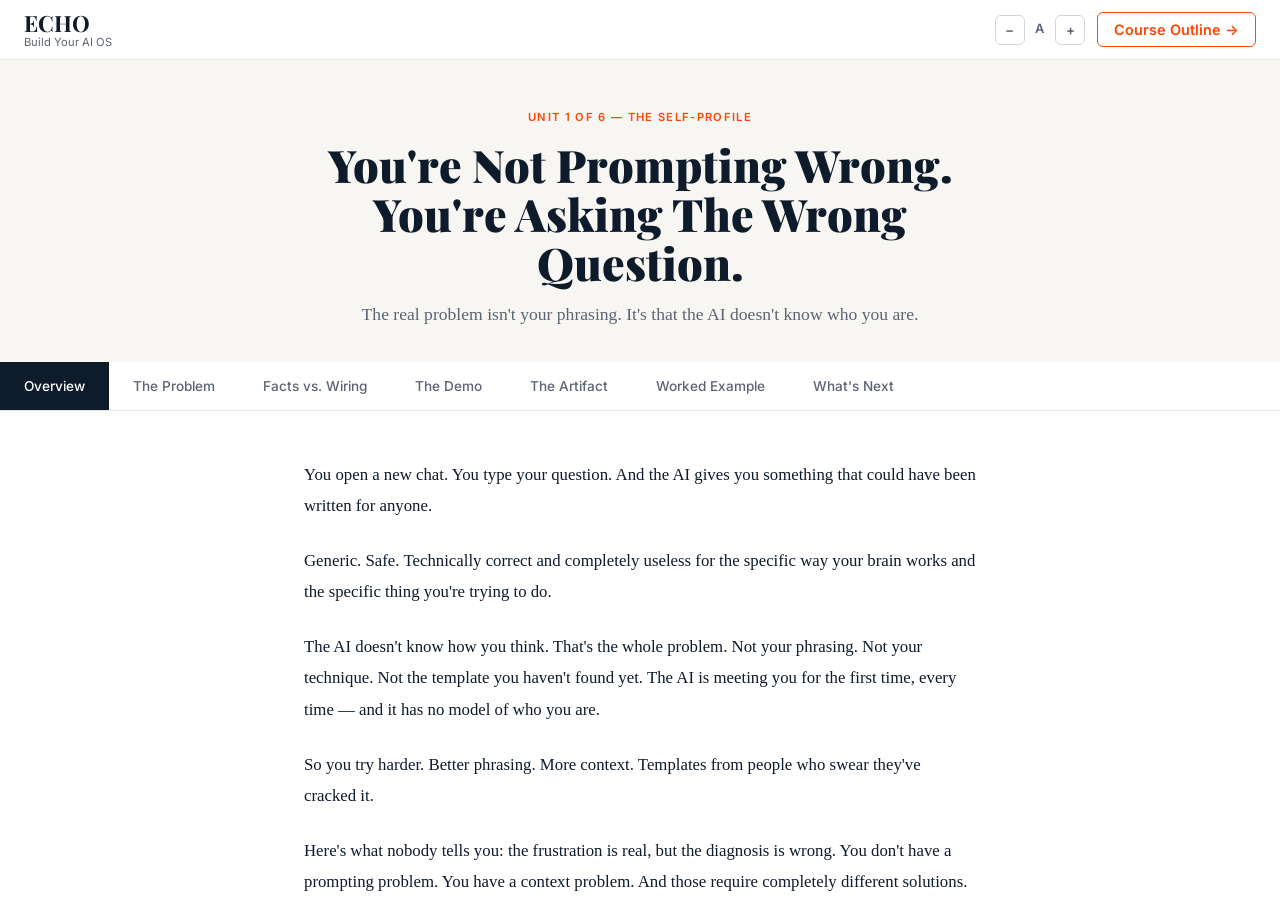
==== index.html @ bfd8f763 "Add files via upload" ====
<!DOCTYPE html>
<html lang="en">
<head>
  <meta charset="UTF-8">
  <meta name="viewport" content="width=device-width, initial-scale=1.0">
  <title>Build Your AI OS — ECHO</title>
  <link rel="preconnect" href="https://fonts.googleapis.com">
  <link rel="preconnect" href="https://fonts.gstatic.com" crossorigin>
  <link href="https://fonts.googleapis.com/css2?family=Playfair+Display:wght@700;900&family=Inter:wght@400;500;600&display=swap" rel="stylesheet">
  <link rel="stylesheet" href="course.css">
  <style>
    html, body { margin: 0; padding: 0; overflow: hidden; height: 100%; }
    #courseFrame { display: block; width: 100%; height: calc(100vh - 60px); border: none; margin-top: 60px; }
  </style>
</head>
<body>

  <!-- ===== HEADER ===== -->
  <header class="header">
    <div class="header-left">
      <span class="wordmark">ECHO</span>
      <span class="wordmark-sub">Build Your AI OS</span>
    </div>
    <div class="header-right">
      <div class="font-controls">
        <button class="font-btn" id="fontMinus">&minus;</button>
        <span class="font-display">A</span>
        <button class="font-btn" id="fontPlus">+</button>
      </div>
      <button class="ghost-btn" id="outlineBtn">Course Outline &rarr;</button>
    </div>
  </header>

  <!-- ===== IFRAME ===== -->
  <iframe id="courseFrame" src="unit-1.html"></iframe>

  <!-- ===== DRAWER ===== -->
  <div class="drawer-backdrop" id="drawerBackdrop"></div>
  <aside class="drawer" id="drawer">
    <div class="drawer-header">
      <div class="drawer-header-text">
        <div class="drawer-eyebrow">COURSE OUTLINE</div>
        <div class="drawer-title">Build Your AI OS</div>
        <div class="drawer-subtitle">7 units. One installable artifact each.</div>
      </div>
      <button class="drawer-close" id="drawerClose">&times;</button>
    </div>
    <div class="drawer-cards">
      <div class="drawer-card" data-unit="1" data-src="unit-1.html">
        <div class="drawer-card-eyebrow">UNIT 1 &mdash; THE SELF-PROFILE</div>
        <div class="drawer-card-title">You're Not Prompting Wrong. You're Asking The Wrong Question.</div>
      </div>
      <div class="drawer-card" data-unit="2" data-src="unit-2.html">
        <div class="drawer-card-eyebrow">UNIT 2 &mdash; THE OPERATOR PROFILE</div>
        <div class="drawer-card-title">Memory Is Not The Same As Knowing You.</div>
      </div>
      <div class="drawer-card" data-unit="3" data-src="unit-3.html">
        <div class="drawer-card-eyebrow">UNIT 3 &mdash; THE BEHAVIORAL CONTRACT</div>
        <div class="drawer-card-title">Give It Permission To Disagree With You.</div>
        <div class="drawer-card-badge">Coming Soon</div>
      </div>
      <div class="drawer-card" data-unit="4" data-src="unit-4.html">
        <div class="drawer-card-eyebrow">UNIT 4 &mdash; THE GEAR SYSTEM</div>
        <div class="drawer-card-title">One Mode Is Wrong Architecture.</div>
        <div class="drawer-card-badge">Coming Soon</div>
      </div>
      <div class="drawer-card" data-unit="5" data-src="unit-5.html">
        <div class="drawer-card-eyebrow">UNIT 5 &mdash; THE SESSION PROTOCOL</div>
        <div class="drawer-card-title">The Session Is The Product.</div>
        <div class="drawer-card-badge">Coming Soon</div>
      </div>
      <div class="drawer-card" data-unit="6" data-src="unit-6.html">
        <div class="drawer-card-eyebrow">UNIT 6 &mdash; PORTABILITY</div>
        <div class="drawer-card-title">This Travels With You.</div>
        <div class="drawer-card-badge">Coming Soon</div>
      </div>
      <div class="drawer-card" data-unit="7" data-src="unit-7.html">
        <div class="drawer-card-eyebrow">UNIT 7 &mdash; BONUS</div>
        <div class="drawer-card-title">Bonus Unit</div>
        <div class="drawer-card-badge">Coming Soon</div>
      </div>
    </div>
  </aside>

  <script>
    const courseFrame = document.getElementById('courseFrame');
    const outlineBtn = document.getElementById('outlineBtn');
    const drawer = document.getElementById('drawer');
    const drawerBackdrop = document.getElementById('drawerBackdrop');
    const drawerClose = document.getElementById('drawerClose');
    const drawerCards = document.querySelectorAll('.drawer-card');

    /* Drawer open/close */
    function openDrawer() { drawer.classList.add('open'); drawerBackdrop.classList.add('open'); }
    function closeDrawer() { drawer.classList.remove('open'); drawerBackdrop.classList.remove('open'); }
    outlineBtn.addEventListener('click', openDrawer);
    drawerBackdrop.addEventListener('click', closeDrawer);
    drawerClose.addEventListener('click', closeDrawer);

    /* Navigate iframe on drawer card click */
    drawerCards.forEach(card => {
      card.addEventListener('click', () => {
        const src = card.dataset.src;
        if (src) {
          courseFrame.src = src;
          closeDrawer();
        }
      });
    });

    /* Set active drawer unit */
    function setActiveDrawerUnit(n) {
      drawerCards.forEach(card => {
        card.classList.toggle('current', parseInt(card.dataset.unit) === n);
      });
    }

    /* Listen for messages from iframe */
    window.addEventListener('message', (e) => {
      if (e.data && e.data.type === 'unitReady') {
        setActiveDrawerUnit(e.data.unit);
      }
      if (e.data && e.data.type === 'navigate') {
        courseFrame.src = e.data.target;
      }
    });

    /* Font size controls */
    document.getElementById('fontMinus').addEventListener('click', () => {
      courseFrame.contentWindow.postMessage({ type: 'fontSize', delta: -1 }, '*');
    });
    document.getElementById('fontPlus').addEventListener('click', () => {
      courseFrame.contentWindow.postMessage({ type: 'fontSize', delta: 1 }, '*');
    });
  </script>
</body>
</html>
---- course.css ----
/* ===== RESET ===== */
*, *::before, *::after { box-sizing: border-box; margin: 0; padding: 0; }

/* ===== CSS VARIABLES — LIGHT MODE ===== */
:root {
  --bg: #FFFFFF;
  --bg-secondary: #F7F6F2;
  --bg-tertiary: #EDECE8;
  --text: #0D1B2A;
  --text-muted: #5A6473;
  --text-subtle: #8A929B;
  --accent: #FF4500;
  --accent-hover: #E03D00;
  --accent-light: rgba(255,69,0,0.08);
  --border: rgba(13,27,42,0.10);
  --border-mid: rgba(13,27,42,0.18);
  --tab-active-bg: #0D1B2A;
  --tab-active-text: #FFFFFF;
  --drawer-bg: #0D1B2A;
  --drawer-text: #FFFFFF;
  --drawer-muted: rgba(255,255,255,0.55);
}

/* ===== BASE ===== */
body {
  font-family: 'Inter', sans-serif;
  font-size: 1rem;
  font-weight: 400;
  line-height: 1.75;
  color: var(--text);
  background: var(--bg);
  -webkit-font-smoothing: antialiased;
  scroll-behavior: smooth;
}

/* ===== TYPOGRAPHY ===== */
h1 { font-family: 'Playfair Display', serif; font-size: 2.8rem; font-weight: 900; line-height: 1.1; color: var(--text); }
h2 { font-family: 'Playfair Display', serif; font-size: 1.8rem; font-weight: 700; line-height: 1.2; color: var(--text); margin-bottom: 1rem; }
h3 { font-family: 'Inter', sans-serif; font-size: 1rem; font-weight: 600; text-transform: uppercase; letter-spacing: 0.08em; color: var(--accent); margin-bottom: 0.75rem; }
.eyebrow { font-family: 'Inter', sans-serif; font-size: 0.7rem; font-weight: 600; text-transform: uppercase; letter-spacing: 0.12em; color: var(--accent); }

/* ===== PROSE TYPOGRAPHY (Georgia for reading weight) ===== */
.content-area p,
.content-area .prose,
.content-area .prose-muted {
  font-family: 'Georgia', 'Times New Roman', serif;
  font-size: 1.05rem;
  line-height: 1.85;
}
.content-area .prose { margin-bottom: 1.5rem; color: var(--text); }
.content-area .prose-muted { color: var(--text-muted); margin-bottom: 1.5rem; }

/* ===== HEADER ===== */
.header { position: fixed; top: 0; left: 0; right: 0; height: 60px; display: flex; align-items: center; justify-content: space-between; padding: 0 1.5rem; background: color-mix(in srgb, var(--bg) 85%, transparent); backdrop-filter: blur(8px); -webkit-backdrop-filter: blur(8px); border-bottom: 1px solid var(--border); z-index: 100; }
.header-left { display: flex; flex-direction: column; justify-content: center; }
.wordmark { font-family: 'Playfair Display', serif; font-size: 1.4rem; font-weight: 700; color: var(--text); line-height: 1.2; }
.wordmark-sub { font-family: 'Inter', sans-serif; font-size: 0.7rem; color: var(--text-muted); line-height: 1; }
.header-right { display: flex; align-items: center; gap: 0.75rem; }
.ghost-btn { background: transparent; color: var(--accent); border: 1.5px solid var(--accent); font-family: 'Inter', sans-serif; font-weight: 600; font-size: 0.9rem; padding: 0.5rem 1rem; border-radius: 6px; cursor: pointer; transition: background 0.15s, color 0.15s; white-space: nowrap; }
.ghost-btn:hover { background: var(--accent); color: var(--bg); }

/* ===== FONT SIZE CONTROLS (index header) ===== */
.font-controls { display: flex; align-items: center; gap: 0.35rem; }
.font-btn { background: none; border: 1.5px solid var(--border-mid); color: var(--text-muted); font-family: 'Inter', sans-serif; font-weight: 600; font-size: 0.85rem; width: 30px; height: 30px; border-radius: 6px; cursor: pointer; display: flex; align-items: center; justify-content: center; transition: border-color 0.15s, color 0.15s; }
.font-btn:hover { border-color: var(--accent); color: var(--accent); }
.font-display { font-family: 'Inter', sans-serif; font-size: 0.8rem; font-weight: 600; color: var(--text-muted); min-width: 1.2rem; text-align: center; }

/* ===== UNIT TITLE BLOCK ===== */
.unit-title-block { background: var(--bg-secondary); padding: 3rem 1.5rem 2rem; text-align: center; }
.unit-title-block .eyebrow { margin-bottom: 0.75rem; display: block; }
.unit-title-block h1 { max-width: 720px; margin: 0 auto 0.75rem; }
.unit-title-block .subtitle { font-family: 'Georgia', 'Times New Roman', serif; font-size: 1.1rem; color: var(--text-muted); max-width: 600px; margin: 0 auto; }

/* ===== TAB NAV ===== */
.tab-nav { position: sticky; top: 0; z-index: 90; display: flex; align-items: center; background: var(--bg); border-bottom: 1px solid var(--border); overflow-x: auto; -webkit-overflow-scrolling: touch; scrollbar-width: none; }
.tab-nav::-webkit-scrollbar { display: none; }
.tab-nav-tabs { display: flex; flex: 1; min-width: 0; position: relative; }
.tab-btn { font-family: 'Inter', sans-serif; font-size: 0.85rem; font-weight: 500; color: var(--text-muted); background: none; border: none; padding: 0 1.5rem; height: 48px; cursor: pointer; white-space: nowrap; transition: background 0.15s, color 0.15s; }
.tab-btn:hover { background: var(--bg-secondary); }
.tab-btn.active { background: var(--tab-active-bg); color: var(--tab-active-text); }
.progress-bar { position: absolute; bottom: 0; left: 0; height: 2px; background: var(--accent); transition: width 0.1s; width: 0%; }

/* ===== CONTENT AREA ===== */
.content-area { max-width: 720px; margin: 0 auto; padding: 3rem 1.5rem; }

/* ===== COMPONENTS ===== */
.section-label { font-family: 'Inter', sans-serif; font-size: 0.7rem; font-weight: 600; text-transform: uppercase; letter-spacing: 0.12em; color: var(--accent); margin-bottom: 0.5rem; }
.section { margin-bottom: 3rem; }

/* Callout (accent border) */
.callout { background: var(--bg-secondary); border-left: 3px solid var(--accent); border-radius: 0 8px 8px 0; padding: 1rem 1.25rem; font-size: 0.95rem; line-height: 1.7; margin: 1.5rem 0; }
.callout-label { font-family: 'Inter', sans-serif; font-size: 0.7rem; font-weight: 600; text-transform: uppercase; letter-spacing: 0.12em; color: var(--accent); margin-bottom: 0.35rem; }

/* Insight / pull quote (accent border) */
.insight { background: var(--bg-secondary); border-left: 3px solid var(--accent); border-radius: 0 8px 8px 0; padding: 1rem 1.25rem; margin: 1.5rem 0; }
.insight-label { font-family: 'Inter', sans-serif; font-size: 0.7rem; font-weight: 600; text-transform: uppercase; letter-spacing: 0.12em; color: var(--accent); margin-bottom: 0.35rem; }
.insight-quote { font-family: 'Playfair Display', serif; font-style: italic; font-size: 1rem; color: var(--text); }

/* Numbered list item */
.num-item { display: flex; gap: 1rem; align-items: flex-start; padding: 1rem 0; border-bottom: 1px solid var(--border); }
.num-item-num { font-family: 'Playfair Display', serif; font-size: 1.4rem; font-weight: 900; color: var(--accent); flex-shrink: 0; line-height: 1.3; }
.num-item-content { flex: 1; }
.num-item-title { font-family: 'Inter', sans-serif; font-weight: 600; margin-bottom: 0.25rem; }
.num-item-desc { font-family: 'Georgia', 'Times New Roman', serif; font-size: 0.95rem; color: var(--text-muted); line-height: 1.7; }

/* Monospace format string */
.format-string { font-family: 'Courier New', Courier, monospace; font-size: 0.88rem; background: var(--bg-tertiary); border: 1px solid var(--border); border-radius: 4px; padding: 0.5rem 0.75rem; margin: 0.5rem 0; display: block; line-height: 1.6; color: var(--text); }

/* Timeline */
.timeline { border-left: 2px solid var(--accent); margin: 1.5rem 0; padding-left: 1.5rem; }
.timeline-step { position: relative; padding: 0.5rem 0; }
.timeline-step::before { content: ''; position: absolute; left: -1.75rem; top: 0.85rem; width: 10px; height: 10px; background: var(--accent); border-radius: 50%; }
.timeline-step-label { font-family: 'Inter', sans-serif; font-weight: 600; color: var(--text); }
.timeline-step-desc { font-family: 'Inter', sans-serif; font-size: 0.9rem; color: var(--text-muted); }

/* Data table */
.data-table { width: 100%; border-collapse: collapse; font-size: 0.9rem; margin: 1.5rem 0; }
.data-table th { font-family: 'Inter', sans-serif; font-size: 0.7rem; font-weight: 600; text-transform: uppercase; letter-spacing: 0.08em; color: var(--accent); background: var(--bg-secondary); border-bottom: 1px solid var(--border-mid); padding: 0.75rem 1rem; text-align: left; }
.data-table td { padding: 0.75rem 1rem; border-bottom: 1px solid var(--border); vertical-align: top; font-family: 'Georgia', 'Times New Roman', serif; font-size: 0.93rem; line-height: 1.6; }
.data-table td:first-child { font-style: italic; color: var(--text-muted); }
.data-table td:last-child { font-weight: 500; color: var(--text); }

/* Two-column comparison */
.comparison { display: grid; grid-template-columns: 1fr 1fr; gap: 1rem; margin: 1.5rem 0; }
.comparison-card { background: var(--bg-secondary); border: 1px solid var(--border); border-radius: 8px; padding: 1.25rem; }
.comparison-card.accented { border-top: 3px solid var(--accent); background: var(--bg-tertiary); }
.comparison-card .card-label { font-family: 'Inter', sans-serif; font-size: 0.7rem; font-weight: 600; text-transform: uppercase; letter-spacing: 0.1em; color: var(--accent); margin-bottom: 0.5rem; }
.comparison-card .card-content { font-size: 1rem; font-weight: 500; }
.comparison-card .card-content.muted { font-style: italic; color: var(--text-muted); font-weight: 400; }
.comparison-card .card-item { font-size: 0.95rem; line-height: 1.6; margin-bottom: 0.5rem; }
.comparison-card .card-item:last-child { margin-bottom: 0; }
.comparison-card .card-caption { font-size: 0.8rem; color: var(--text-subtle); margin-top: 0.5rem; }
.comparison-card.accented .card-caption { color: var(--accent); }

/* Dark divider */
.dark-divider { background: var(--tab-active-bg); padding: 2.5rem 1.5rem; margin: 2rem -1.5rem; text-align: center; }
.dark-divider h2 { font-family: 'Playfair Display', serif; color: var(--drawer-text); margin-bottom: 1rem; }
.dark-divider p { color: var(--drawer-muted); max-width: 540px; margin: 0 auto; font-size: 0.95rem; line-height: 1.7; }

/* Q&A block */
.qa-block { border-left: 3px solid var(--accent); padding: 0.75rem 1rem; margin: 1rem 0; }
.qa-q { font-style: italic; color: var(--text-muted); margin-bottom: 0.35rem; }
.qa-q-label { color: var(--accent); font-weight: 600; font-style: normal; }
.qa-a { font-weight: 500; color: var(--text); }

/* Demo cards */
.demo-cards { display: grid; grid-template-columns: 1fr 1fr; gap: 1rem; margin: 1.5rem 0; }
.demo-card { background: var(--bg-secondary); border: 1px solid var(--border); border-radius: 8px; padding: 1.25rem; display: flex; flex-direction: column; }
.demo-card.highlighted { border: 2px solid var(--accent); }
.demo-card-header { font-family: 'Inter', sans-serif; font-size: 0.65rem; font-weight: 600; text-transform: uppercase; letter-spacing: 0.1em; margin-bottom: 0.75rem; }
.demo-card-header.muted { color: var(--text-muted); }
.demo-card-header.accent { color: var(--accent); }
.demo-card-body { flex: 1; font-family: 'Georgia', 'Times New Roman', serif; font-size: 0.95rem; line-height: 1.6; margin-bottom: 0.75rem; }
.demo-card-body.italic { font-style: italic; color: var(--text-muted); }
.demo-card-body.bold { font-weight: 500; }
.demo-card-footer { font-family: 'Inter', sans-serif; font-size: 0.8rem; color: var(--text-subtle); }
.demo-card-footer.accent { color: var(--accent); }
.demo-statement-bar { background: var(--tab-active-bg); padding: 1.5rem; border-radius: 8px; text-align: center; margin: 1rem 0 1.5rem; }
.demo-statement-bar p { font-family: 'Playfair Display', serif; font-style: italic; font-size: 1.1rem; color: var(--accent); }

/* Large centered quote */
.pull-quote-large { text-align: center; padding: 2rem 0; margin: 1.5rem 0; }
.pull-quote-large blockquote { font-family: 'Playfair Display', serif; font-size: 1.6rem; font-weight: 700; color: var(--text); line-height: 1.3; }
.pull-quote-large .accent-sub { color: var(--accent); font-size: 1rem; margin-top: 0.5rem; font-style: italic; }

/* Worked example card */
.worked-card { background: var(--bg-secondary); border-radius: 8px; padding: 1.25rem; margin: 1rem 0; border: 1px solid var(--border); }
.worked-card-num { font-family: 'Playfair Display', serif; font-size: 1.1rem; font-weight: 900; color: var(--accent); margin-bottom: 0.5rem; }
.worked-card-sentence { font-family: 'Playfair Display', serif; font-style: italic; font-size: 0.95rem; color: var(--text); margin-bottom: 0.5rem; line-height: 1.6; }
.worked-card-annotation { font-family: 'Georgia', 'Times New Roman', serif; font-size: 0.85rem; color: var(--text-muted); line-height: 1.6; }

/* Exercise block */
.exercise-block { background: var(--bg-tertiary); border-left: 3px solid var(--accent); border-radius: 0 8px 8px 0; padding: 1.5rem; margin: 1.5rem 0; }
.exercise-block .exercise-label { font-family: 'Inter', sans-serif; font-size: 0.7rem; font-weight: 600; text-transform: uppercase; letter-spacing: 0.12em; color: var(--accent); margin-bottom: 0.75rem; }
.exercise-block p { font-family: 'Georgia', 'Times New Roman', serif; }
.exercise-block ol { font-family: 'Georgia', 'Times New Roman', serif; font-size: 1rem; line-height: 1.8; padding-left: 1.25rem; margin: 0.75rem 0; color: var(--text); }
.exercise-block ol li { margin-bottom: 0.5rem; }
.exercise-block .exercise-heading { font-family: 'Inter', sans-serif; font-size: 0.85rem; font-weight: 600; color: var(--text); margin-top: 1rem; margin-bottom: 0.25rem; }

/* Strikethrough list */
.strikethrough-list { background: var(--bg-secondary); border: 1px solid var(--border); border-radius: 8px; padding: 1.25rem 1.5rem; margin: 1.25rem 0; }
.strikethrough-list .strikethrough-label { font-family: 'Inter', sans-serif; font-size: 0.7rem; font-weight: 600; text-transform: uppercase; letter-spacing: 0.12em; color: var(--accent); margin-bottom: 0.75rem; }
.strikethrough-list ul { list-style: none; margin: 0; padding: 0; }
.strikethrough-list ul li { padding: 0.35rem 0; font-family: 'Inter', sans-serif; font-size: 0.95rem; color: var(--text-muted); text-decoration: line-through; text-decoration-color: var(--accent); }
.strikethrough-list .strikethrough-footer { font-family: 'Georgia', 'Times New Roman', serif; font-size: 0.85rem; color: var(--text-subtle); font-style: italic; margin-top: 0.75rem; }

/* Copy block */
.copy-block { background: var(--bg-secondary); border: 1px solid var(--border-mid); border-radius: 8px; padding: 1.25rem; font-family: 'Courier New', Courier, monospace; font-size: 0.9rem; line-height: 1.8; color: var(--text); white-space: pre-wrap; margin-bottom: 1rem; }

/* Profile example (Unit 2 worked example) */
.profile-example { background: var(--bg-secondary); border: 1px solid var(--border); border-radius: 12px; padding: 1.5rem 2rem; margin: 1.5rem 0; }
.profile-section { padding: 1.25rem 0; border-bottom: 1px solid var(--border); }
.profile-section:last-child { border-bottom: none; }
.profile-section-title { font-family: 'Inter', sans-serif; font-size: 0.85rem; font-weight: 600; text-transform: uppercase; letter-spacing: 0.08em; color: var(--accent); margin-bottom: 0.75rem; }

/* Closing stinger */
.stinger { text-align: center; margin-top: 3rem; padding-top: 2rem; border-top: 1px solid var(--border); }
.stinger p { font-family: 'Playfair Display', serif; font-style: italic; font-size: 1.1rem; color: var(--text-muted); line-height: 2; margin: 0; }

/* Checklist */
.checklist-item { display: flex; align-items: flex-start; gap: 0.75rem; padding: 0.75rem 0; border-bottom: 1px solid var(--border); cursor: pointer; user-select: none; }
.checklist-box { width: 18px; height: 18px; min-width: 18px; border: 1.5px solid var(--border-mid); border-radius: 4px; display: flex; align-items: center; justify-content: center; transition: background 0.15s, border-color 0.15s; margin-top: 3px; }
.checklist-item.checked .checklist-box { background: var(--accent); border-color: var(--accent); }
.checklist-box svg { display: none; }
.checklist-item.checked .checklist-box svg { display: block; }
.checklist-text { font-family: 'Inter', sans-serif; font-size: 0.95rem; color: var(--text); transition: color 0.15s; }
.checklist-item.checked .checklist-text { color: var(--text-muted); text-decoration: line-through; }

/* CTA button */
.cta-btn { background: var(--accent); color: var(--drawer-text); font-family: 'Inter', sans-serif; font-weight: 600; font-size: 0.9rem; padding: 0.75rem 1.5rem; border-radius: 6px; border: none; cursor: pointer; transition: background 0.15s; display: none; }
.cta-btn:hover { background: var(--accent-hover); }
.cta-btn.visible { display: inline-block; margin-top: 1rem; }

/* ===== DRAWER ===== */
.drawer-backdrop { position: fixed; inset: 0; background: rgba(0,0,0,0.5); z-index: 200; opacity: 0; pointer-events: none; transition: opacity 0.3s ease; }
.drawer-backdrop.open { opacity: 1; pointer-events: auto; }
.drawer { position: fixed; top: 0; right: 0; bottom: 0; width: 360px; background: var(--drawer-bg); z-index: 210; transform: translateX(100%); transition: transform 0.3s ease; overflow-y: auto; display: flex; flex-direction: column; }
.drawer.open { transform: translateX(0); }
.drawer-header { padding: 1.5rem 1.25rem 1rem; display: flex; justify-content: space-between; align-items: flex-start; }
.drawer-header-text .drawer-eyebrow { font-family: 'Inter', sans-serif; font-size: 0.7rem; font-weight: 600; text-transform: uppercase; letter-spacing: 0.12em; color: var(--accent); }
.drawer-header-text .drawer-title { font-family: 'Inter', sans-serif; font-size: 1rem; font-weight: 600; color: var(--drawer-text); margin-top: 0.25rem; }
.drawer-header-text .drawer-subtitle { font-family: 'Inter', sans-serif; font-size: 0.8rem; color: var(--drawer-muted); margin-top: 0.15rem; }
.drawer-close { background: none; border: none; color: var(--drawer-muted); font-size: 1.3rem; cursor: pointer; padding: 0.25rem; line-height: 1; }
.drawer-close:hover { color: var(--drawer-text); }
.drawer-cards { flex: 1; }
.drawer-card { padding: 1rem 1.25rem; border-bottom: 1px solid rgba(255,255,255,0.08); cursor: pointer; }
.drawer-card:hover { background: rgba(255,255,255,0.04); }
.drawer-card.current { border-left: 3px solid var(--accent); background: var(--accent-light); }
.drawer-card-eyebrow { font-family: 'Inter', sans-serif; font-size: 0.65rem; font-weight: 600; text-transform: uppercase; letter-spacing: 0.1em; color: var(--drawer-muted); }
.drawer-card-title { font-family: 'Inter', sans-serif; font-size: 0.9rem; font-weight: 500; color: var(--drawer-text); margin-top: 0.2rem; }
.drawer-card-claim { font-family: 'Inter', sans-serif; font-size: 0.8rem; color: var(--drawer-muted); margin-top: 0.15rem; }
.drawer-card-badge { font-family: 'Inter', sans-serif; font-size: 0.6rem; font-weight: 600; text-transform: uppercase; letter-spacing: 0.1em; color: var(--accent); margin-top: 0.3rem; }

/* ===== MODAL ===== */
.modal-backdrop { position: fixed; inset: 0; background: rgba(0,0,0,0.6); z-index: 300; display: flex; align-items: center; justify-content: center; opacity: 0; pointer-events: none; transition: opacity 0.2s ease; padding: 1rem; }
.modal-backdrop.open { opacity: 1; pointer-events: auto; }
.modal { background: var(--bg); border-radius: 12px; max-width: 580px; width: 100%; max-height: 90vh; overflow-y: auto; padding: 2rem; position: relative; transform: scale(0.95); transition: transform 0.2s ease; }
.modal-backdrop.open .modal { transform: scale(1); }
.modal-close { position: absolute; top: 1rem; right: 1rem; background: none; border: none; font-size: 1.3rem; color: var(--text-muted); cursor: pointer; line-height: 1; }
.modal-close:hover { color: var(--text); }
.modal-eyebrow { font-family: 'Inter', sans-serif; font-size: 0.7rem; font-weight: 600; text-transform: uppercase; letter-spacing: 0.12em; color: var(--accent); margin-bottom: 0.5rem; }
.modal-title { font-family: 'Playfair Display', serif; font-size: 1.5rem; font-weight: 700; color: var(--text); margin-bottom: 1rem; }
.modal-intro { font-family: 'Georgia', 'Times New Roman', serif; font-size: 0.95rem; color: var(--text-muted); margin-bottom: 1.5rem; line-height: 1.6; }
.modal-footer-text { font-family: 'Inter', sans-serif; font-size: 0.8rem; color: var(--text-subtle); margin-top: 1rem; text-align: center; }
.ghost-btn-secondary { background: transparent; color: var(--accent); border: 1.5px solid var(--accent); font-family: 'Inter', sans-serif; font-weight: 600; font-size: 0.9rem; padding: 0.75rem 1.5rem; border-radius: 6px; cursor: pointer; text-decoration: none; display: inline-block; margin-top: 0.75rem; transition: background 0.15s, color 0.15s; }
.ghost-btn-secondary:hover { background: var(--accent); color: var(--bg); }
.ghost-btn-secondary.disabled { color: var(--text-subtle); border-color: var(--border-mid); cursor: default; pointer-events: none; }

/* ===== FOOTER ===== */
.footer { text-align: center; padding: 2rem 1.5rem; border-top: 1px solid var(--border); }
.footer-label { font-family: 'Inter', sans-serif; font-size: 0.7rem; color: var(--text-subtle); margin-bottom: 0.5rem; }
.footer-links { font-family: 'Inter', sans-serif; font-size: 0.85rem; color: var(--text-muted); }
.footer-links a { color: var(--accent); text-decoration: none; }
.footer-links a:hover { text-decoration: underline; }

/* ===== RESPONSIVE ===== */
@media (max-width: 640px) {
  h1 { font-size: 2rem; }
  h2 { font-size: 1.4rem; }
  .comparison, .demo-cards { grid-template-columns: 1fr; }
  .drawer { width: 100%; }
  .tab-btn { padding: 0 1rem; font-size: 0.8rem; }
  .dark-divider { margin: 2rem -1.5rem; padding: 2rem 1.5rem; }
  .pull-quote-large blockquote { font-size: 1.3rem; }
  .header .ghost-btn { font-size: 0.75rem; padding: 0.4rem 0.75rem; }
}

/* ===== PROSE FONT SIZE TARGET (controlled by course.js via postMessage) ===== */
.prose-size-target {
  /* font-size is controlled dynamically by course.js via postMessage */
}
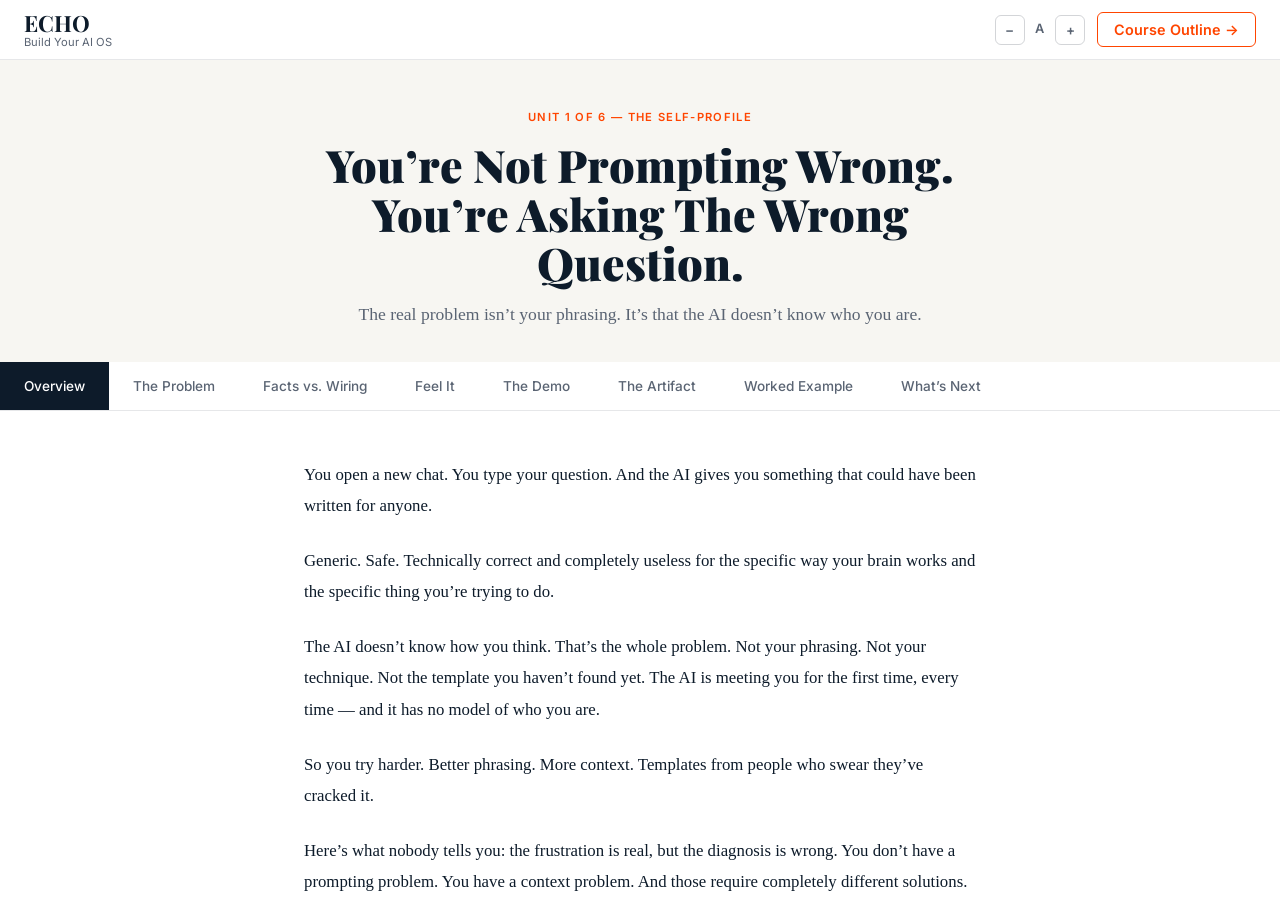
==== commit d78b1a38: "Remove Coming Soon badges from drawer cards (units 3-7)" ====
--- a/index.html
+++ b/index.html
@@ -57,27 +57,22 @@
       <div class="drawer-card" data-unit="3" data-src="unit-3.html">
         <div class="drawer-card-eyebrow">UNIT 3 &mdash; THE BEHAVIORAL CONTRACT</div>
         <div class="drawer-card-title">Give It Permission To Disagree With You.</div>
-        <div class="drawer-card-badge">Coming Soon</div>
       </div>
       <div class="drawer-card" data-unit="4" data-src="unit-4.html">
         <div class="drawer-card-eyebrow">UNIT 4 &mdash; THE GEAR SYSTEM</div>
         <div class="drawer-card-title">One Mode Is Wrong Architecture.</div>
-        <div class="drawer-card-badge">Coming Soon</div>
       </div>
       <div class="drawer-card" data-unit="5" data-src="unit-5.html">
         <div class="drawer-card-eyebrow">UNIT 5 &mdash; THE SESSION PROTOCOL</div>
         <div class="drawer-card-title">The Session Is The Product.</div>
-        <div class="drawer-card-badge">Coming Soon</div>
       </div>
       <div class="drawer-card" data-unit="6" data-src="unit-6.html">
         <div class="drawer-card-eyebrow">UNIT 6 &mdash; PORTABILITY</div>
         <div class="drawer-card-title">This Travels With You.</div>
-        <div class="drawer-card-badge">Coming Soon</div>
       </div>
       <div class="drawer-card" data-unit="7" data-src="unit-7.html">
         <div class="drawer-card-eyebrow">UNIT 7 &mdash; BONUS</div>
         <div class="drawer-card-title">Bonus Unit</div>
-        <div class="drawer-card-badge">Coming Soon</div>
       </div>
     </div>
   </aside>
@@ -134,4 +129,4 @@
     });
   </script>
 </body>
-</html>+</html>
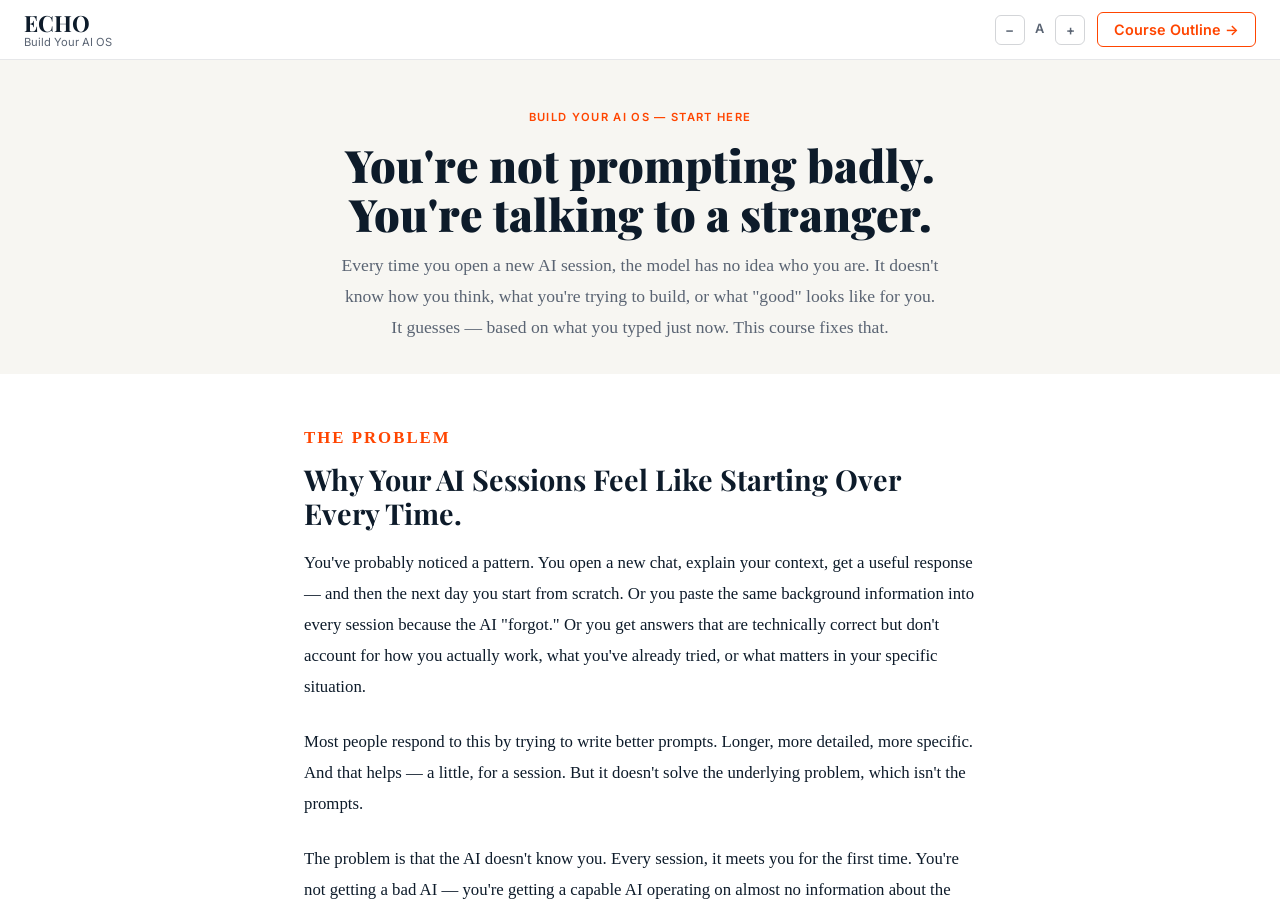
==== commit ec062997: "Add Unit 0 start page, update index default load + drawer, rename Unit 7" ====
--- a/index.html
+++ b/index.html
@@ -32,7 +32,7 @@
   </header>
 
   <!-- ===== IFRAME ===== -->
-  <iframe id="courseFrame" src="unit-1.html"></iframe>
+  <iframe id="courseFrame" src="unit-0.html"></iframe>
 
   <!-- ===== DRAWER ===== -->
   <div class="drawer-backdrop" id="drawerBackdrop"></div>
@@ -46,6 +46,10 @@
       <button class="drawer-close" id="drawerClose">&times;</button>
     </div>
     <div class="drawer-cards">
+      <div class="drawer-card" data-unit="0" data-src="unit-0.html">
+        <div class="drawer-card-eyebrow">START HERE</div>
+        <div class="drawer-card-title">What This Is And What You'll Build.</div>
+      </div>
       <div class="drawer-card" data-unit="1" data-src="unit-1.html">
         <div class="drawer-card-eyebrow">UNIT 1 &mdash; THE SELF-PROFILE</div>
         <div class="drawer-card-title">You're Not Prompting Wrong. You're Asking The Wrong Question.</div>
@@ -71,8 +75,8 @@
         <div class="drawer-card-title">This Travels With You.</div>
       </div>
       <div class="drawer-card" data-unit="7" data-src="unit-7.html">
-        <div class="drawer-card-eyebrow">UNIT 7 &mdash; BONUS</div>
-        <div class="drawer-card-title">Bonus Unit</div>
+        <div class="drawer-card-eyebrow">UNIT 7 &mdash; BONUS &middot; FREE</div>
+        <div class="drawer-card-title">What Comes Next.</div>
       </div>
     </div>
   </aside>
